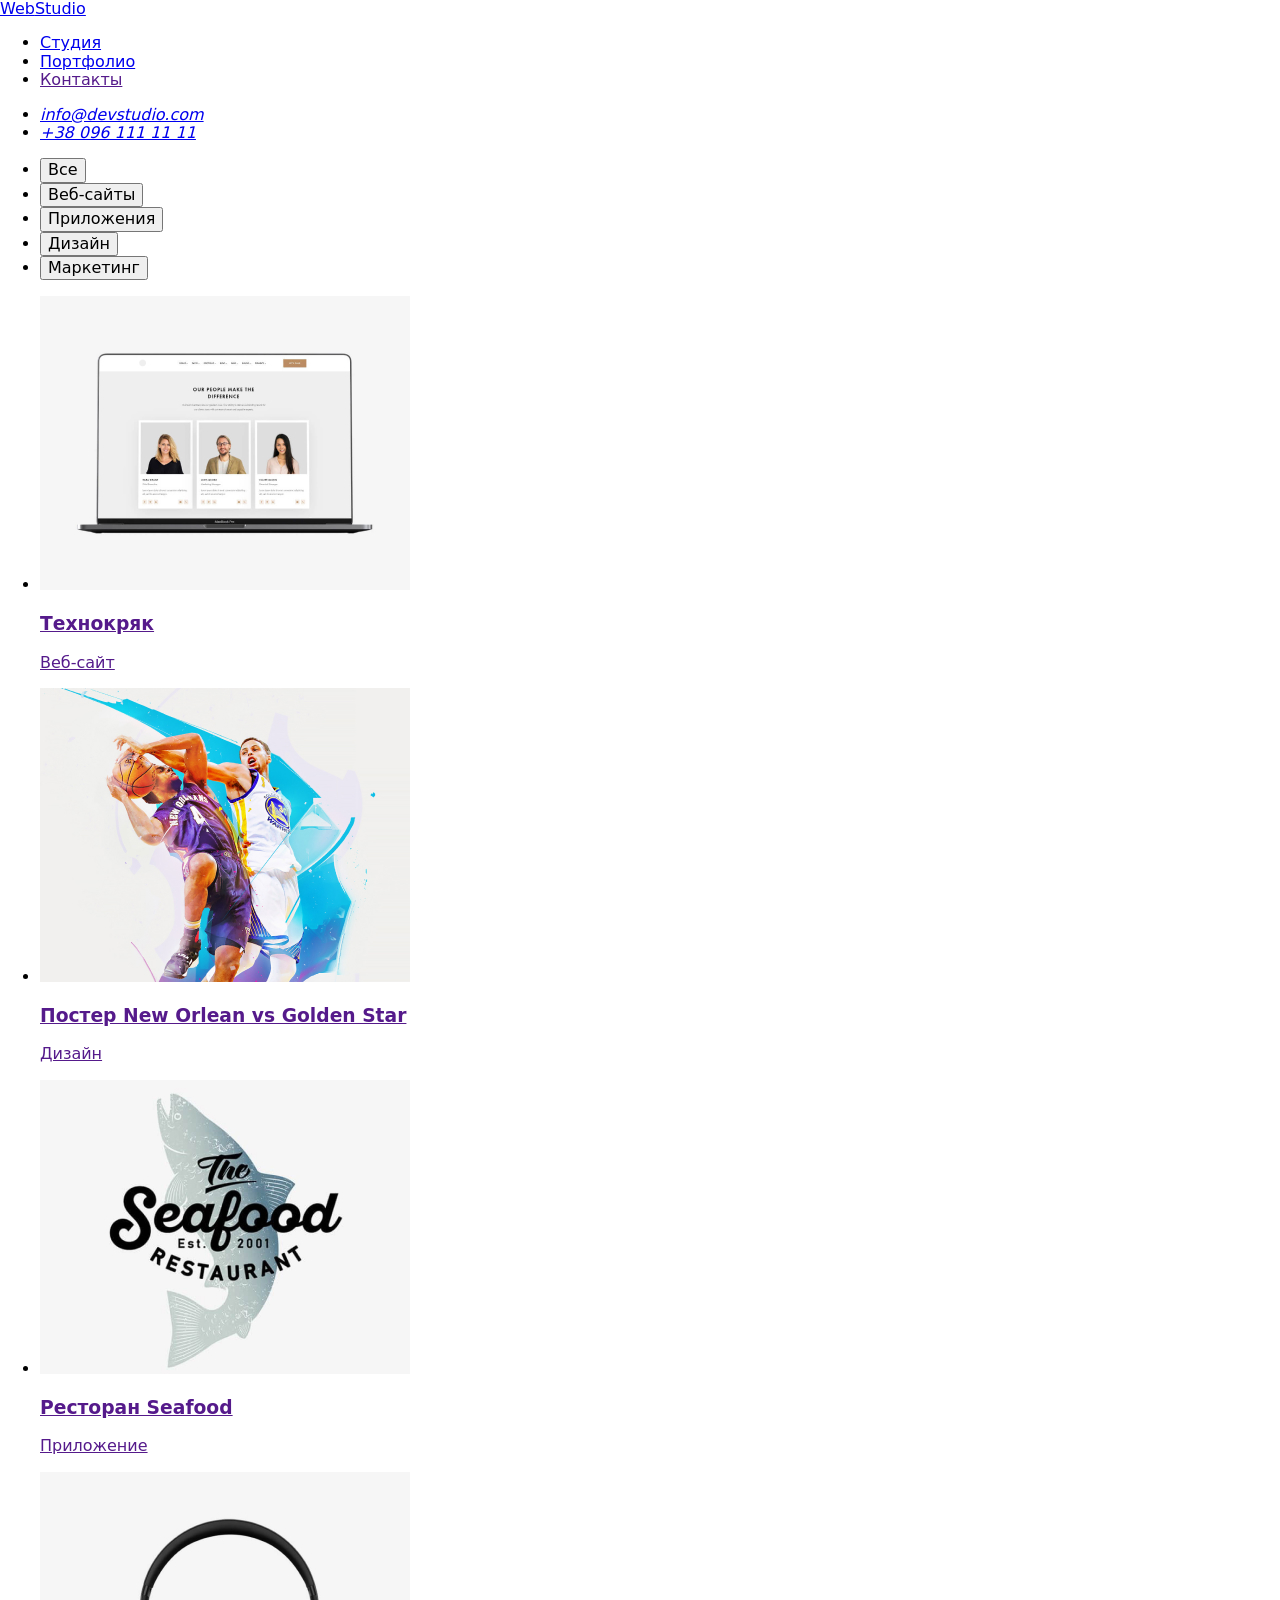
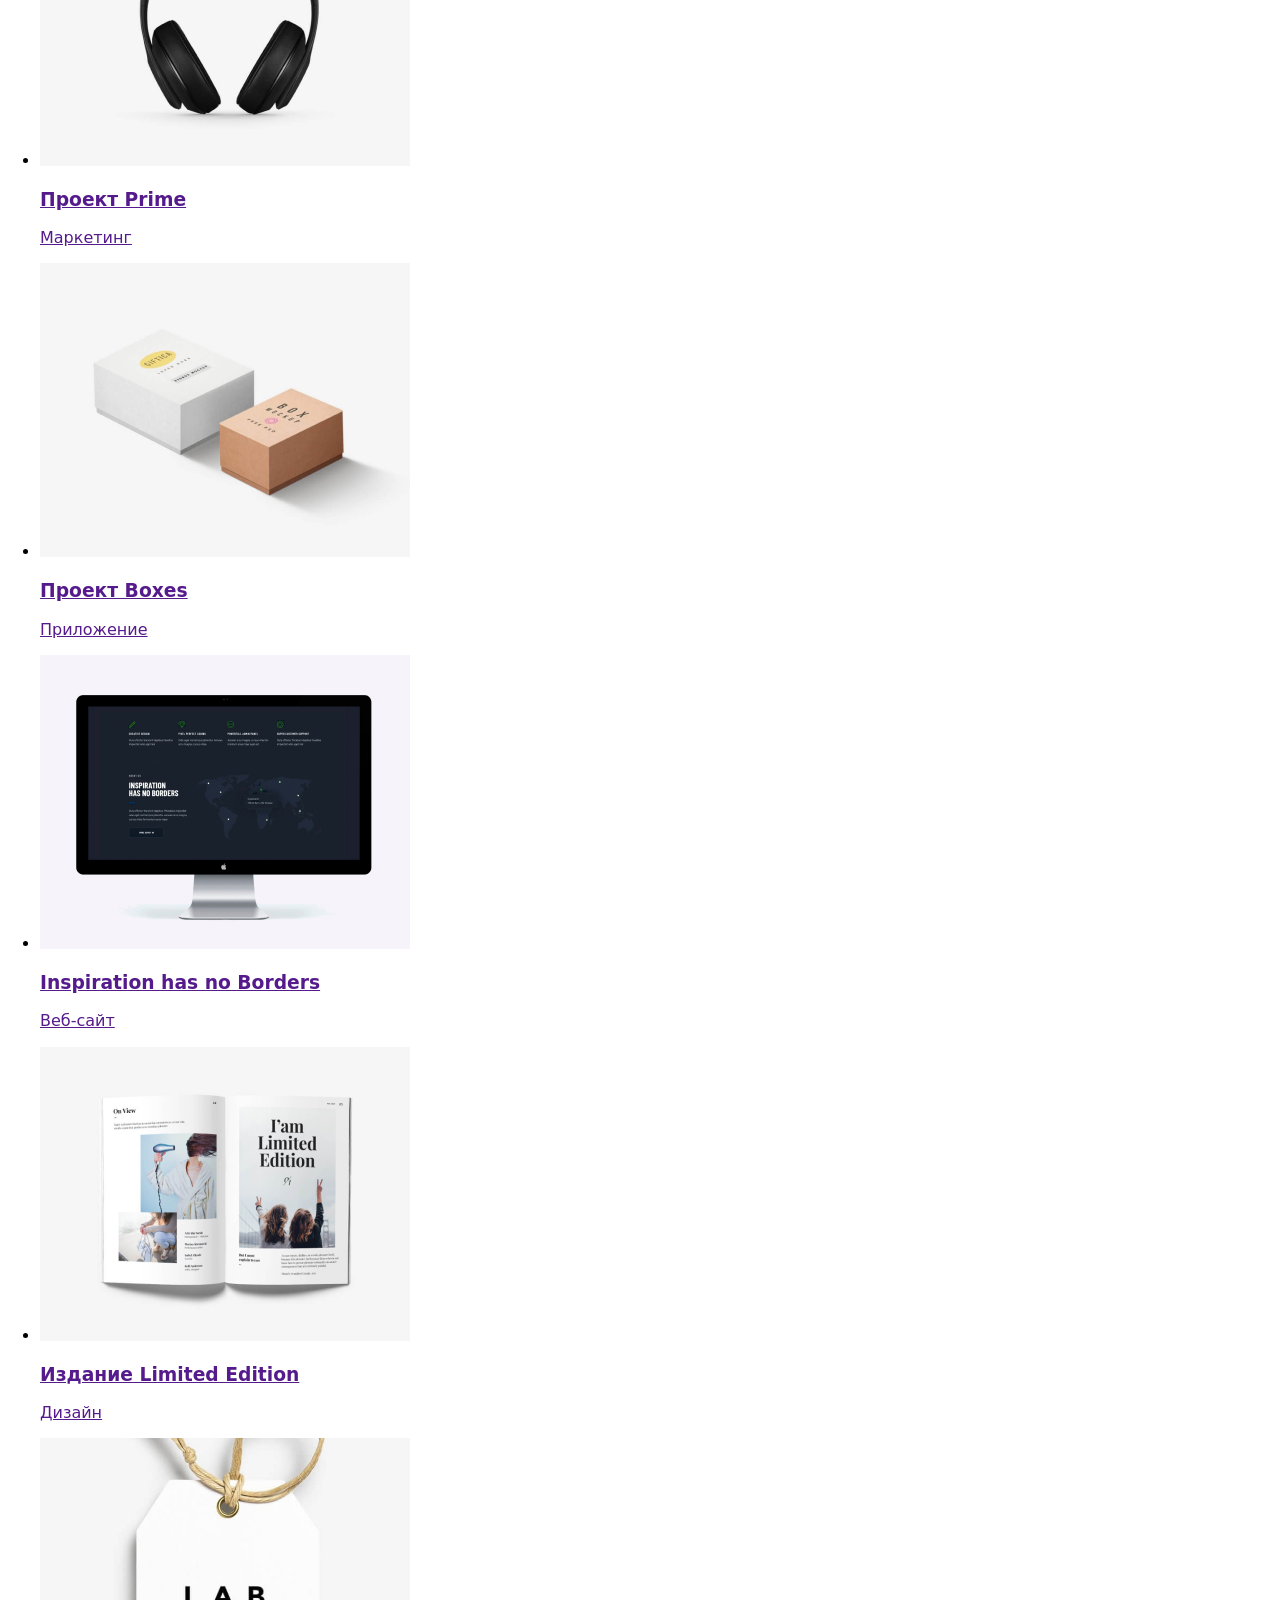
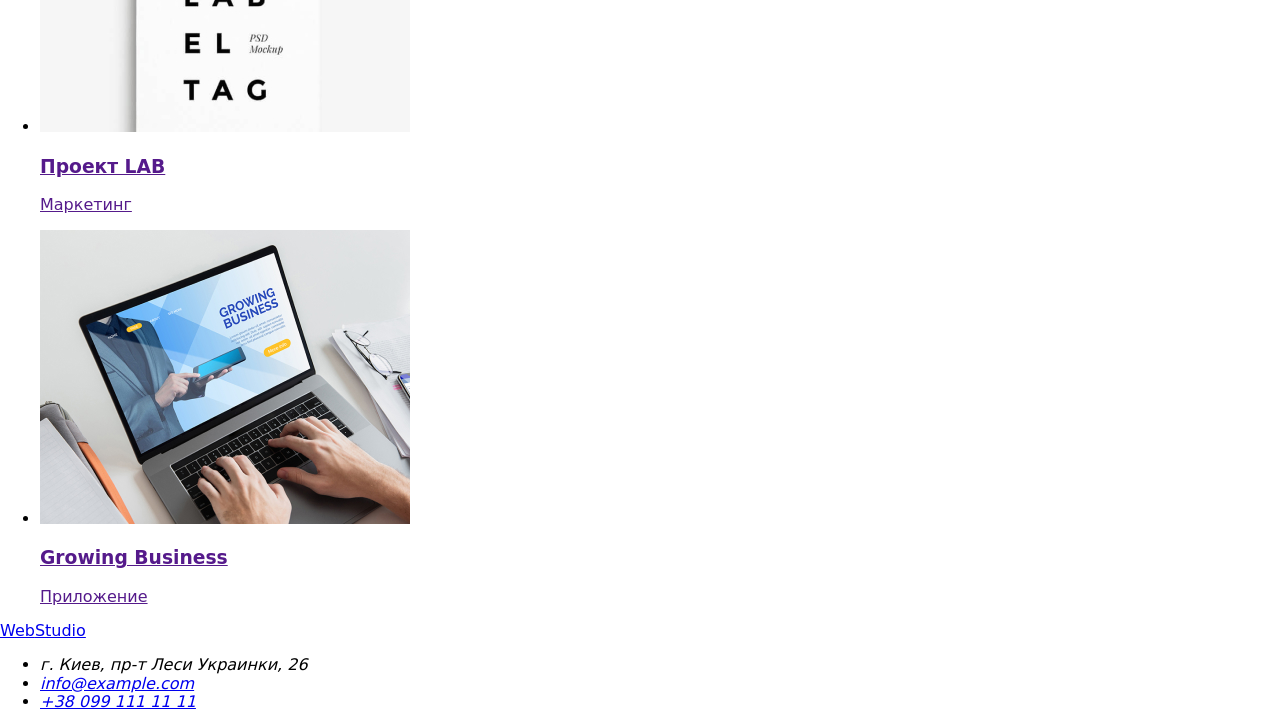
==== portfolio.html @ c13a14a3 "Добавляет разметку portfolio html" ====
<!DOCTYPE html>
<html lang="ru">
  <head>
    <meta charset="UTF-8" />
    <meta name="viewport" content="width=device-width, initial-scale=1.0" />
    <title>Портфолио</title>
    <link
      href="https://fonts.googleapis.com/css2?family=Raleway:wght@700&family=Roboto:wght@400;500;700&display=swap"
      rel="stylesheet"
    />
    <link
      rel="stylesheet"
      href="https://cdnjs.cloudflare.com/ajax/libs/modern-normalize/1.0.0/modern-normalize.min.css"
    />
    <link rel="stylesheet" href="./css/styles.css" />
  </head>
  <body>
    <!--Хедер-->
    <header class="page-header">
      <div class="container main-nav">
        <nav class="navigation">
          <a href="./index.html" class="logo"
            >Web<span class="logo-header">Studio</span></a
          >

          <ul class="site-nav list">
            <li class="item">
              <a href="./index.html" class="link">Студия</a>
            </li>
            <li class="item">
              <a href="./portfolio.html" class="link portfolio">Портфолио</a>
            </li>
            <li class="item">
              <a href="" class="link">Контакты</a>
            </li>
          </ul>
        </nav>
        <address>
          <ul class="addres-list list">
            <li class="item">
              <a href="mailto:info@devstudio.com" class="mail"
                >info@devstudio.com</a
              >
            </li>
            <li class="item">
              <a href="tel:+380961111111" class="tel">+38 096 111 11 11</a>
            </li>
          </ul>
        </address>
      </div>
    </header>
    <main>
      <section class="section">
        <div class="container">
          <!--Основной контент-->
          <!--h1 Портфолио и h2 Фильтр работ для семантики потом скроем-->
          <h2 hidden>Фильтр робот</h2>
          <ul class="list button-list">
            <li class="item">
              <button type="button" class="button-all">Все</button>
            </li>
            <li class="item">
              <button type="button" class="buttons button-veb">
                Веб-сайты
              </button>
            </li>
            <li class="item">
              <button type="button" class="buttons button-applications">
                Приложения
              </button>
            </li>
            <li class="item">
              <button type="button" class="buttons button-design">
                Дизайн
              </button>
            </li>
            <li class="item">
              <button type="button" class="buttons button-marketing">
                Маркетинг
              </button>
            </li>
          </ul>

          <ul class="portfolio-link list">
            <li class="item">
              <a href="" class="link-portfolio">
                <div class="portfolio-img">
                  <img
                    src="./images/technokriak-website.jpg"
                    alt="Веб сайт: Технокряк"
                    width="370px"
                  />
                </div>
                <div class="portfolio-text">
                  <h3 class="title">Технокряк</h3>
                  <p class="text">Веб-сайт</p>
                </div>
              </a>
            </li>
            <li class="item">
              <a href="" class="link-portfolio">
                <div class="portfolio-img">
                  <img
                    src="./images/poster-design.jpg"
                    alt="Постер Новый Орлеан против Голден Стар"
                    width="370px"
                  />
                </div>
                <div class="portfolio-text">
                  <h3 class="title">Постер New Orlean vs Golden Star</h3>
                  <p class="text">Дизайн</p>
                </div>
              </a>
            </li>
            <li class="item">
              <a href="" class="link-portfolio">
                <div class="portfolio-img">
                  <img
                    src="./images/restaurant-annex.jpg"
                    alt="Ресторан морепродукты"
                    width="370px"
                  />
                </div>
                <div class="portfolio-text">
                  <h3 class="title">Ресторан Seafood</h3>
                  <p class="text">Приложение</p>
                </div>
              </a>
            </li>
            <li class="item">
              <a href="" class="link-portfolio">
                <div class="portfolio-img">
                  <img
                    src="./images/prime-marketing.jpg"
                    alt="Проект прайм"
                    width="370px"
                  />
                </div>
                <div class="portfolio-text">
                  <h3 class="title">Проект Prime</h3>
                  <p class="text">Маркетинг</p>
                </div>
              </a>
            </li>
            <li class="item">
              <a href="" class="link-portfolio">
                <div class="portfolio-img">
                  <img
                    src="./images/boxes-annex.jpg"
                    alt="Проект коробки"
                    width="370px"
                  />
                </div>
                <div class="portfolio-text">
                  <h3 class="title">Проект Boxes</h3>
                  <p class="text">Приложение</p>
                </div>
              </a>
            </li>
            <li class="item">
              <a href="" class="link-portfolio">
                <div class="portfolio-img">
                  <img
                    src="./images/inspiration-website.jpg"
                    alt="Монитор вдохновения"
                    width="370px"
                  />
                </div>
                <div class="portfolio-text">
                  <h3 class="title">Inspiration has no Borders</h3>
                  <p class="text">Веб-сайт</p>
                </div>
              </a>
            </li>
            <li class="item">
              <a href="" class="link-portfolio">
                <div class="portfolio-img">
                  <img
                    src="./images/edition-design.jpg"
                    alt="Лимитованое издание"
                    width="370px"
                  />
                </div>
                <div class="portfolio-text">
                  <h3 class="title">Издание Limited Edition</h3>
                  <p class="text">Дизайн</p>
                </div>
              </a>
            </li>
            <li class="item">
              <a href="" class="link-portfolio">
                <div class="portfolio-img">
                  <img
                    src="./images/lab-marketing.jpg"
                    alt="Проект лаборатория"
                    width="370px"
                  />
                </div>
                <div class="portfolio-text">
                  <h3 class="title">Проект LAB</h3>
                  <p class="text">Маркетинг</p>
                </div>
              </a>
            </li>
            <li class="item">
              <a href="" class="link-portfolio">
                <div class="portfolio-img">
                  <img
                    src="./images/business-annex.jpg"
                    alt="Растущий бизнес"
                    width="370px"
                  />
                </div>
                <div class="portfolio-text">
                  <h3 class="title">Growing Business</h3>
                  <p class="text">Приложение</p>
                </div>
              </a>
            </li>
          </ul>
        </div>
      </section>
    </main>
    <!--Футер-->
    <footer class="footer">
      <div class="container">
        <div class="logo-footer">
          <a href="./index.html" class="logo"
            >Web<span class="logo-header">Studio</span></a
          >
        </div>
        <address>
          <div class="list-footer">
            <ul class="adres-footer list">
              <li class="adres">г. Киев, пр-т Леси Украинки, 26</li>
              <li>
                <a href="mailto:info@example.com" class="mail"
                  >info@example.com</a
                >
              </li>
              <li>
                <a href="tel:+380991111111" class="tel">+38 099 111 11 11</a>
              </li>
            </ul>
          </div>
        </address>
      </div>
    </footer>
  </body>
</html>
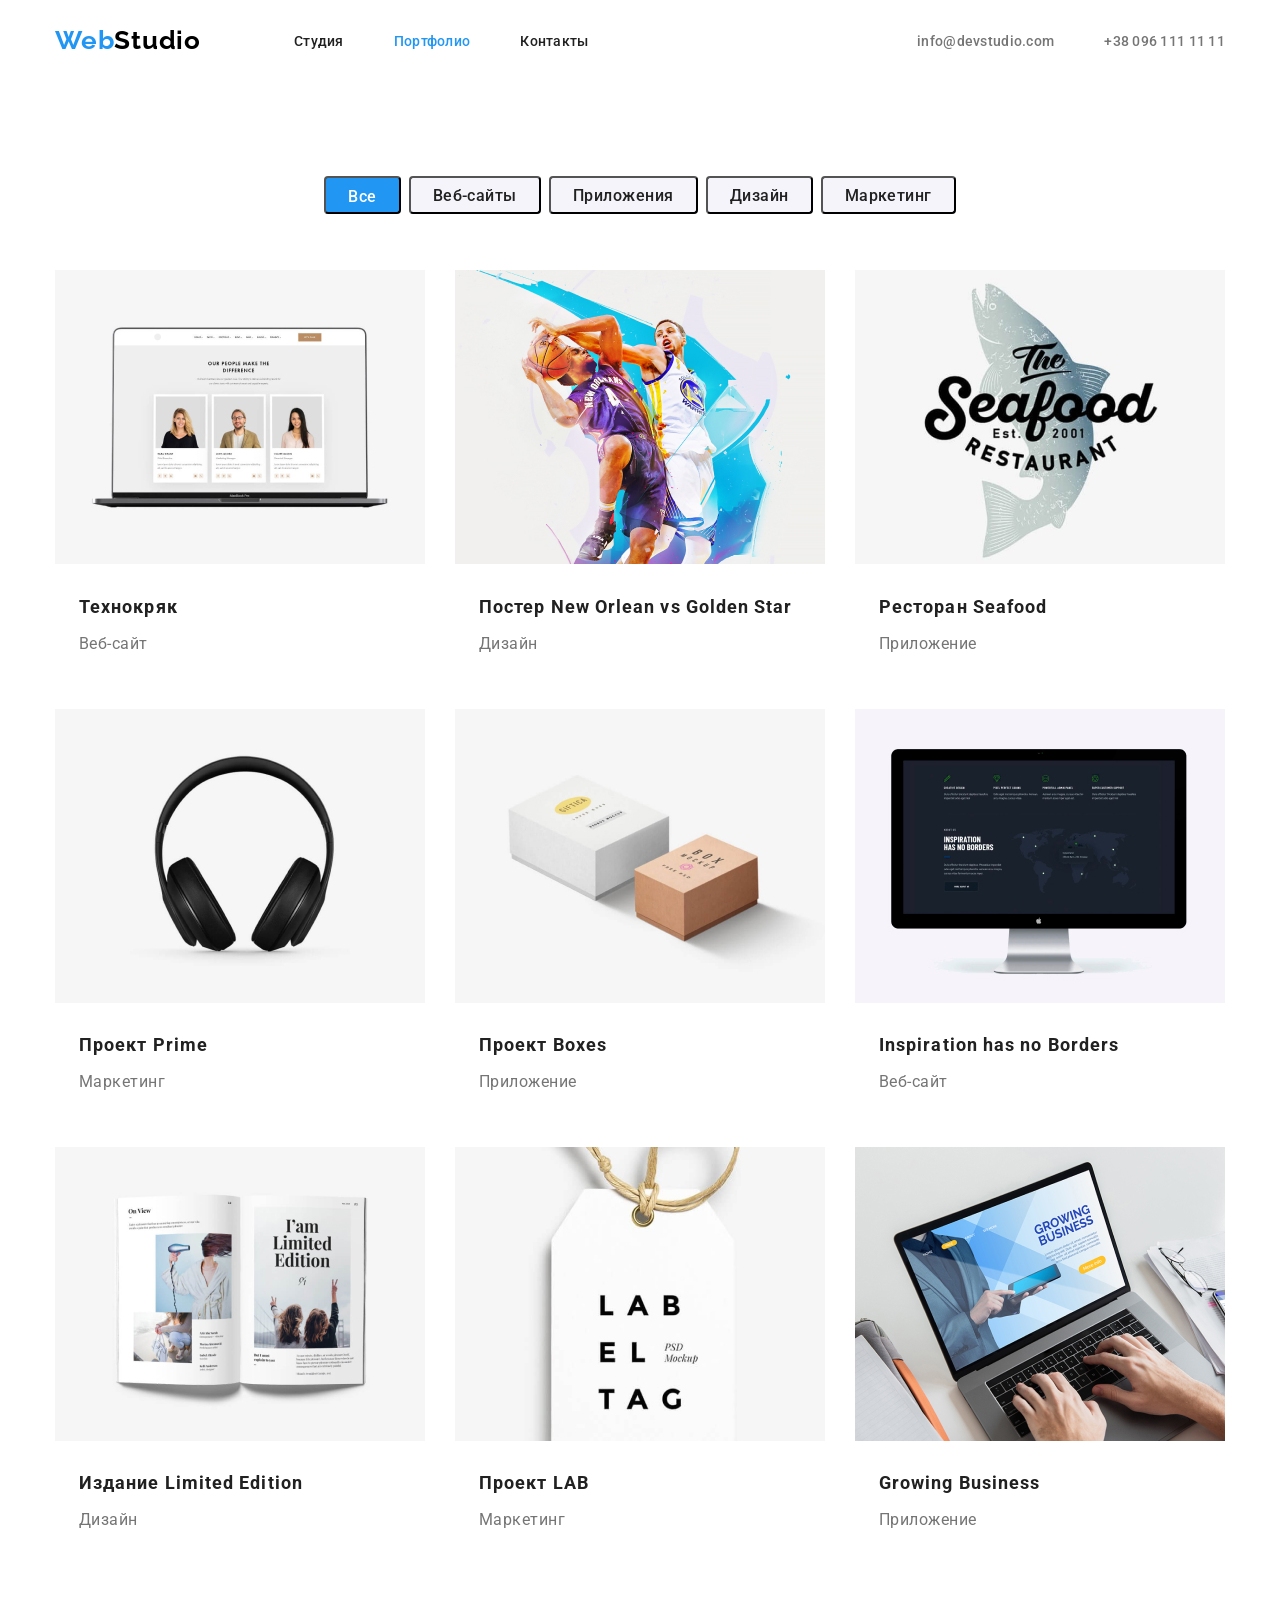
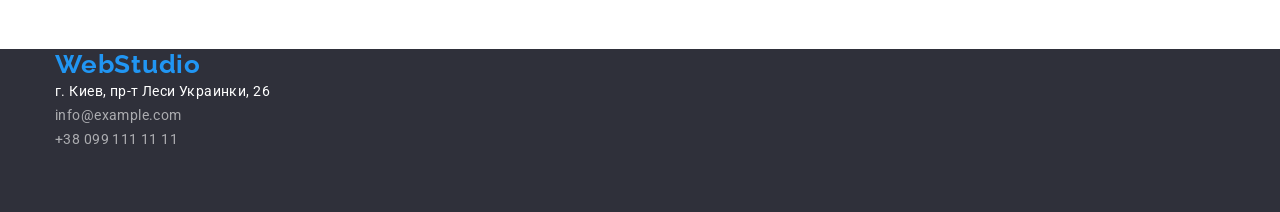
==== commit 6fd34b17: "Добавляет разметку портфолио html 1" ====
--- a/portfolio.html
+++ b/portfolio.html
@@ -16,7 +16,7 @@
   </head>
   <body>
     <!--Хедер-->
-    <header class="page-header">
+    <header class="page-header header-portfolio">
       <div class="container main-nav">
         <nav class="navigation">
           <a href="./index.html" class="logo"
@@ -224,9 +224,9 @@
     <!--Футер-->
     <footer class="footer">
       <div class="container">
-        <div class="logo-footer">
+        <div class="footer-logo">
           <a href="./index.html" class="logo"
-            >Web<span class="logo-header">Studio</span></a
+            >Web<span class="logo-footer">Studio</span></a
           >
         </div>
         <address>
--- a/css/styles.css
+++ b/css/styles.css
@@ -0,0 +1,439 @@
+:root {
+  --primary-text-color: #757575;
+  --title-text-color: #212121;
+  --accent-color: #2196f3;
+  --primary-bg-color: #e5e5e5;
+  --primary-white-color: #ffffff;
+  --secondary-bg-color: #f5f4fa;
+}
+
+body {
+  background-color: var(--primary-white-color);
+  color: var(--primary-text-color);
+
+  font-family: Roboto, sans-serif;
+}
+
+.list {
+  padding: 0;
+  margin: 0;
+  list-style: none;
+}
+
+/* Container */
+.container {
+  width: 1200px;
+  padding-left: 15px;
+  padding-right: 15px;
+
+  margin-left: auto;
+  margin-right: auto;
+  background-color: var(--primary-white-color);
+}
+
+/* Logo */
+
+.logo {
+  margin-right: 93px;
+  padding-top: 24px;
+  padding-bottom: 25px;
+
+  color: var(--accent-color);
+  font-family: Raleway, sans-serif;
+  text-decoration: none;
+
+  font-weight: 700;
+  font-size: 26px;
+  line-height: 1.19em;
+  letter-spacing: 0.03em;
+}
+.logo-header {
+  color: black;
+}
+
+/* main nav */
+
+.main-nav {
+  display: flex;
+}
+
+.navigation {
+  display: flex;
+  align-items: center;
+  margin-right: auto;
+}
+
+.site-nav {
+  display: flex;
+  padding-top: 32px;
+  padding-bottom: 32px;
+}
+
+.page-header .main-nav {
+  justify-content: flex-end;
+  align-items: center;
+}
+
+.site-nav .item:not(:last-child) {
+  margin-right: 50px;
+}
+
+.site-nav .link {
+  color: var(--title-text-color);
+  text-decoration: none;
+
+  font-weight: 500;
+  font-size: 14px;
+  line-height: 1.14em;
+  letter-spacing: 0.02em;
+}
+
+.site-nav .link.current {
+  color: var(--accent-color);
+}
+
+.site-nav .link.portfolio {
+  color: var(--accent-color);
+}
+
+.addres-list {
+  display: flex;
+  padding-top: 32px;
+  padding-bottom: 32px;
+}
+
+.addres-list .item:not(:last-child) {
+  margin-right: 50px;
+}
+
+.addres-list .mail {
+  color: var(--primary-text-color);
+  text-decoration: none;
+  font-style: normal;
+  font-weight: 500;
+  font-size: 14px;
+  line-height: 1.14em;
+  letter-spacing: 0.02em;
+}
+
+.addres-list .mail:hover,
+.addres-list .mail:focus {
+  color: var(--accent-color);
+}
+
+.addres-list .tel {
+  color: var(--primary-text-color);
+  text-decoration: none;
+  font-style: normal;
+
+  font-weight: 500;
+  font-size: 14px;
+  line-height: 1.14em;
+  letter-spacing: 0.02em;
+}
+
+.addres-list .tel:hover,
+.addres-list .tel:focus {
+  color: var(--accent-color);
+}
+
+/* Стилизация секцый */
+/*  Hero */
+.hero {
+  background-color: #2f303a;
+  text-align: center;
+}
+
+.hero-contact {
+  max-width: 696px;
+  margin-left: auto;
+  margin-right: auto;
+}
+.hero-title {
+  margin-top: 0;
+  margin-bottom: 40px;
+
+  color: var(--primary-white-color);
+  text-transform: uppercase;
+  font-weight: 900;
+  font-size: 44px;
+  line-height: 1.36em;
+  letter-spacing: 0.06em;
+}
+
+/* Section */
+.section-title {
+  margin-top: 0;
+  margin-bottom: 50px;
+  color: var(--title-text-color);
+
+  font-weight: 700;
+  font-size: 36px;
+  line-height: 1.17em;
+  text-align: center;
+  letter-spacing: 0.03em;
+}
+
+/* features */
+
+.feature-list {
+  display: flex;
+}
+
+.feature-list .item:not(:last-child) {
+  margin-right: 30px;
+}
+
+.feature-list .title {
+  margin-top: 0;
+  margin-bottom: 10px;
+
+  color: var(--title-text-color);
+  text-transform: uppercase;
+
+  font-weight: 700;
+  font-size: 14px;
+  line-height: 1.14em;
+  letter-spacing: 0.03em;
+}
+
+.feature-list .text {
+  margin-top: 0;
+  margin-bottom: 94px;
+
+  font-size: 14px;
+  line-height: 1.71em;
+  letter-spacing: 0.03em;
+}
+
+/* services-list */
+
+.services-list .item:not(:last-child) {
+  margin-right: 30px;
+}
+/* Команда  commands */
+.section {
+  margin-top: 94px;
+  margin-bottom: 94px;
+}
+
+.section-feature {
+  margin-bottom: 0;
+}
+.command {
+  padding-top: 94px;
+  padding-bottom: 94px;
+  background-color: var(--secondary-bg-color);
+}
+
+.command-list {
+  display: flex;
+}
+
+.command-list .item:not(:last-child) {
+  margin-right: 30px;
+}
+
+.services-list {
+  display: flex;
+}
+
+.command-list .title {
+  margin-top: 30px;
+  margin-bottom: 10px;
+
+  color: var(--title-text-color);
+
+  font-weight: 500;
+  font-size: 16px;
+  line-height: 1.18em;
+  letter-spacing: 0.03em;
+}
+
+.command-list .text {
+  margin-bottom: 30px;
+  margin-top: 0;
+
+  font-size: 16px;
+  line-height: 1.18em;
+  letter-spacing: 0.03em;
+}
+
+/* footer */
+
+.footer {
+  background-color: #2f303a;
+}
+
+.logo-footer {
+  padding-top: 60px;
+  margin-bottom: 20px;
+}
+
+.logo-footer .logo {
+  margin-top: 0;
+}
+
+.list-footer {
+  padding-bottom: 60px;
+  margin-top: 0;
+}
+
+.footer .container {
+  background-color: #2f303a;
+}
+
+.adres-footer .adres {
+  color: var(--primary-white-color);
+  font-style: normal;
+  font-size: 14px;
+  line-height: 1.7em;
+  letter-spacing: 0.03em;
+}
+
+.adres-footer .mail,
+.adres-footer .tel {
+  color: rgba(255, 255, 255, 0.6);
+  text-decoration: none;
+  font-style: normal;
+  font-size: 14px;
+  line-height: 1.7em;
+  letter-spacing: 0.03em;
+}
+
+/* button кнопка */
+
+.button-hero {
+  border-radius: 4px;
+  padding: 10px 32px;
+
+  background-color: var(--accent-color);
+  color: var(--primary-white-color);
+  font-family: inherit;
+  display: inline-block;
+  min-width: 200px;
+  height: 50px;
+  font-weight: 700;
+  font-size: 16px;
+  line-height: 1.87em;
+  text-align: center;
+  letter-spacing: 0.06em;
+}
+
+/* Стилизацый 2 страницы ПОРТФОЛИО main*/
+
+.button-all {
+  border-radius: 4px;
+  padding: 6px 22px;
+  text-align: center;
+
+  background-color: var(--accent-color);
+  color: var(--primary-white-color);
+  font-family: inherit;
+  display: inline-block;
+  min-width: 73px;
+  height: 38px;
+  font-weight: 500;
+  font-size: 16px;
+  line-height: 1.62em;
+  letter-spacing: 0.03em;
+}
+
+.buttons {
+  border-radius: 4px;
+  padding: 6px 22px;
+  text-align: center;
+
+  color: var(--title-text-color);
+  background-color: var(--secondary-bg-color);
+  font-family: inherit;
+  display: inline-block;
+  font-weight: 500;
+  font-size: 16px;
+  line-height: 1.62px;
+  letter-spacing: 0.03em;
+}
+
+.button-list .button-veb {
+  min-width: 128px;
+  height: 38px;
+}
+
+.button-list .button-applications {
+  min-width: 145px;
+  height: 38px;
+}
+
+.button-list .button-design {
+  min-width: 103px;
+  height: 38px;
+}
+
+.button-list .button-marketing {
+  min-width: 130px;
+  height: 38px;
+}
+
+.button-list {
+  display: flex;
+  justify-content: center;
+  margin-bottom: 56px;
+}
+
+.button-list .item:not(:last-child) {
+  margin-right: 8px;
+}
+
+/* Портфолио списки */
+
+.link-portfolio {
+  text-decoration: none;
+}
+
+.portfolio-text {
+  padding: 20px 24px;
+}
+
+.portfolio-link .title {
+  margin-top: 0;
+  margin-bottom: 4px;
+
+  color: var(--title-text-color);
+  font-style: normal;
+
+  font-weight: 700;
+  font-size: 18px;
+  line-height: 2em;
+  letter-spacing: 0.06em;
+}
+
+.portfolio-link .text {
+  margin-top: 0;
+  margin-bottom: 0;
+
+  color: var(--primary-text-color);
+
+  font-style: normal;
+  font-size: 16px;
+  line-height: 1.87em;
+  letter-spacing: 0.03em;
+}
+
+.portfolio-link {
+  display: flex;
+  flex-wrap: wrap;
+}
+
+.portfolio-link .item {
+  width: 370px;
+  margin-right: 30px;
+  margin-bottom: 30px;
+}
+
+.portfolio-link .item:nth-child(3n) {
+  margin-right: 0;
+}
+
+.portfolio-link .item:nth-last-child(-n + 3) {
+  margin-bottom: 0;
+}
